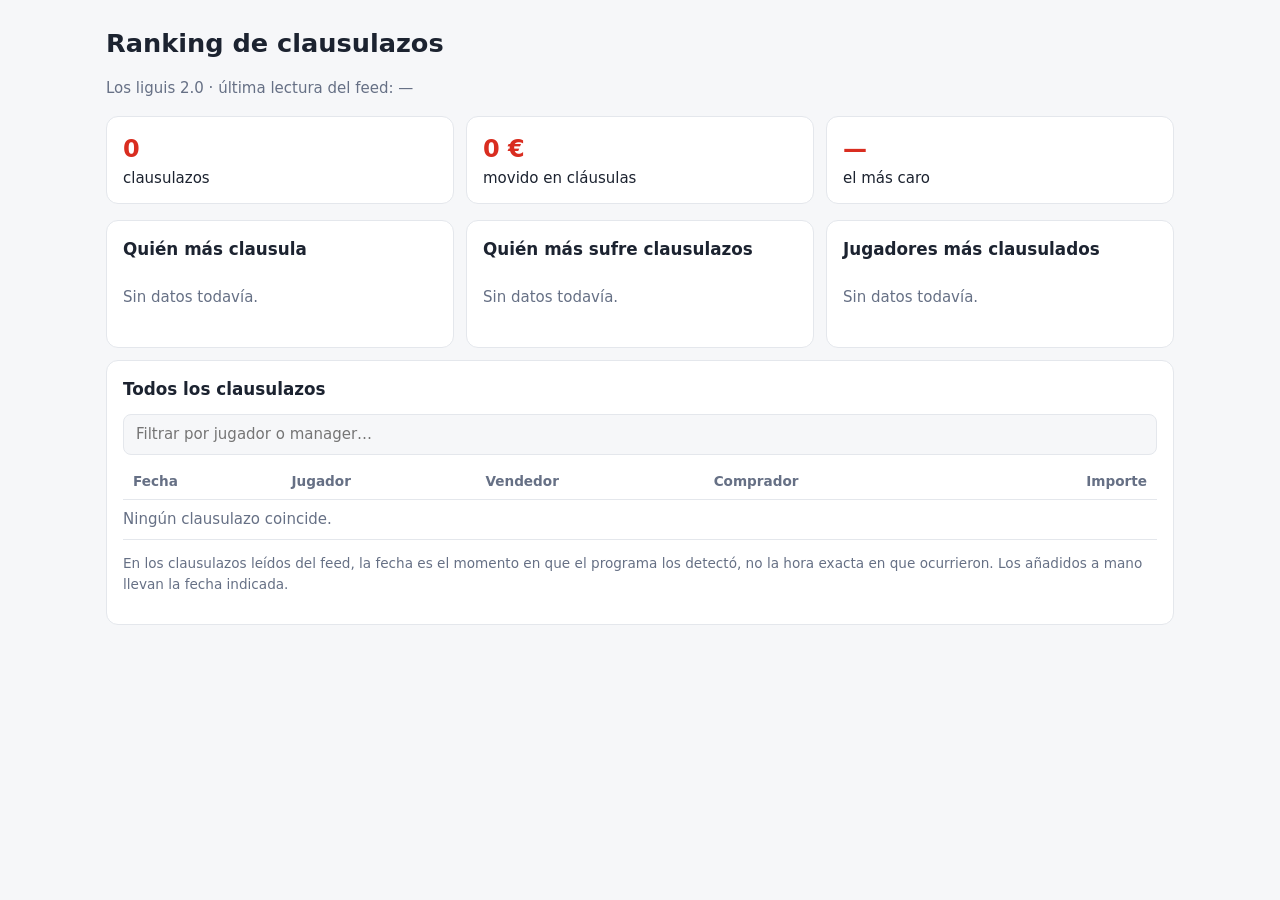
==== docs/index.html @ 3cf08f79 "Primera versión" ====
<!doctype html>
<html lang="es">
<head>
  <meta charset="utf-8">
  <meta name="viewport" content="width=device-width, initial-scale=1">
  <title>Ranking de clausulazos</title>
  <link rel="stylesheet" href="style.css">
</head>
<body>
  <header>
    <h1>Ranking de clausulazos</h1>
    <p id="subtitle" class="muted">Cargando…</p>
  </header>

  <main>
    <section class="kpis" id="kpis"></section>

    <section class="grid">
      <div class="card"><h2>Quién más clausula</h2><div id="buyers"></div></div>
      <div class="card"><h2>Quién más sufre clausulazos</h2><div id="sellers"></div></div>
      <div class="card"><h2>Jugadores más clausulados</h2><div id="players"></div></div>
    </section>

    <section class="card">
      <div class="row">
        <h2>Todos los clausulazos</h2>
        <input id="filter" type="search" placeholder="Filtrar por jugador o manager…" aria-label="Filtrar">
      </div>
      <div class="table-wrap">
        <table>
          <thead>
            <tr><th>Fecha</th><th>Jugador</th><th>Vendedor</th><th>Comprador</th><th class="num">Importe</th></tr>
          </thead>
          <tbody id="rows"></tbody>
        </table>
      </div>
      <p class="muted small">En los clausulazos leídos del feed, la fecha es el momento en que el programa los detectó, no la hora exacta en que ocurrieron. Los añadidos a mano llevan la fecha indicada.</p>
    </section>

    <section class="card" id="admin" hidden>
      <h2>Añadir clausulazos a mano</h2>

      <form id="unlock" class="stack">
        <label>Contraseña
          <input id="password" type="password" autocomplete="current-password" required>
        </label>
        <div class="actions">
          <button type="submit">Desbloquear</button>
          <span id="unlock-status" class="status" aria-live="polite"></span>
        </div>
      </form>

      <div id="editor" hidden>
        <form id="add-form" class="form-grid">
          <label>Fecha<input id="f-date" type="date" required></label>
          <label>Jugador<input id="f-player" list="dl-players" required maxlength="60"></label>
          <label>Vendedor<input id="f-from" list="dl-managers" required maxlength="60"></label>
          <label>Comprador<input id="f-to" list="dl-managers" required maxlength="60"></label>
          <label>Importe (€)<input id="f-price" inputmode="numeric" placeholder="6.127.500" required></label>
          <div class="actions"><button type="submit">Añadir</button></div>
        </form>
        <datalist id="dl-players"></datalist>
        <datalist id="dl-managers"></datalist>

        <details>
          <summary>Añadir varios de golpe</summary>
          <form id="bulk-form" class="stack">
            <p class="muted small">Una línea por clausulazo, con este formato: <code>fecha;jugador;vendedor;comprador;importe</code>. La fecha puede ser AAAA-MM-DD o DD/MM/AAAA. Máximo 100 líneas.</p>
            <textarea id="bulk-text" rows="6" placeholder="14/09/2025;Alexander Sørloth;Muñoz;Juan Carlos al sueloooo;6.127.500"></textarea>
            <div class="actions"><button type="submit">Añadir lista</button></div>
          </form>
        </details>

        <div class="actions">
          <span id="add-status" class="status" aria-live="polite"></span>
          <button type="button" id="lock" class="ghost">Bloquear</button>
        </div>
      </div>
    </section>
  </main>

  <script src="config.js"></script>
  <script src="app.js"></script>
</body>
</html>
---- docs/style.css ----
:root {
  --bg: #f6f7f9;
  --card: #ffffff;
  --text: #1c2330;
  --muted: #667085;
  --line: #e4e7ec;
  --accent: #d92d20;
}
@media (prefers-color-scheme: dark) {
  :root {
    --bg: #0f1218;
    --card: #181d27;
    --text: #e8ecf3;
    --muted: #98a2b3;
    --line: #2a3140;
    --accent: #f97066;
  }
}
* { box-sizing: border-box; }
body {
  margin: 0;
  background: var(--bg);
  color: var(--text);
  font: 15px/1.5 system-ui, -apple-system, "Segoe UI", Roboto, sans-serif;
}
header, main { max-width: 1100px; margin: 0 auto; padding: 0 16px; }
header { padding-top: 24px; }
h1 { margin: 0; font-size: 1.6rem; }
h2 { margin: 0 0 12px; font-size: 1.05rem; }
.muted { color: var(--muted); }
.small { font-size: 0.85rem; }

.kpis { display: grid; grid-template-columns: repeat(auto-fit, minmax(170px, 1fr)); gap: 12px; margin: 16px 0; }
.kpi { background: var(--card); border: 1px solid var(--line); border-radius: 12px; padding: 14px 16px; }
.kpi b { display: block; font-size: 1.5rem; color: var(--accent); }

.grid { display: grid; grid-template-columns: repeat(auto-fit, minmax(300px, 1fr)); gap: 12px; margin-bottom: 12px; }
.card { background: var(--card); border: 1px solid var(--line); border-radius: 12px; padding: 16px; margin-bottom: 12px; }
.grid .card { margin-bottom: 0; }

.row { display: flex; flex-wrap: wrap; gap: 12px; align-items: center; justify-content: space-between; margin-bottom: 8px; }
.row h2 { margin: 0; }
input[type="search"] {
  padding: 8px 12px; border: 1px solid var(--line); border-radius: 8px;
  background: var(--bg); color: var(--text); min-width: 240px; font: inherit;
}

.table-wrap { overflow-x: auto; }
table { width: 100%; border-collapse: collapse; }
th, td { text-align: left; padding: 8px 10px; border-bottom: 1px solid var(--line); white-space: nowrap; }
th { color: var(--muted); font-weight: 600; font-size: 0.85rem; }
.num { text-align: right; font-variant-numeric: tabular-nums; }
.empty { color: var(--muted); padding: 8px 0; }

/* Añadir a mano */
[hidden] { display: none !important; }
.stack { display: flex; flex-direction: column; gap: 10px; max-width: 520px; }
.form-grid { display: grid; grid-template-columns: repeat(auto-fit, minmax(170px, 1fr)); gap: 10px; align-items: end; margin-bottom: 12px; }
label { display: flex; flex-direction: column; gap: 4px; font-size: 0.85rem; color: var(--muted); }
input, textarea {
  padding: 8px 12px; border: 1px solid var(--line); border-radius: 8px;
  background: var(--bg); color: var(--text); font: inherit; width: 100%;
}
textarea { resize: vertical; }
button {
  padding: 8px 16px; border: 0; border-radius: 8px; background: var(--accent);
  color: #fff; font: inherit; font-weight: 600; cursor: pointer;
}
button.ghost { background: transparent; color: var(--muted); border: 1px solid var(--line); }
.actions { display: flex; flex-wrap: wrap; gap: 12px; align-items: center; margin-top: 4px; }
.status { font-size: 0.9rem; color: var(--muted); }
.status.error { color: var(--accent); }
.tag { font-size: 0.7rem; padding: 1px 6px; border-radius: 999px; border: 1px solid var(--line); color: var(--muted); }
details { margin: 12px 0; }
summary { cursor: pointer; color: var(--muted); }
code { background: var(--bg); padding: 1px 5px; border-radius: 4px; }
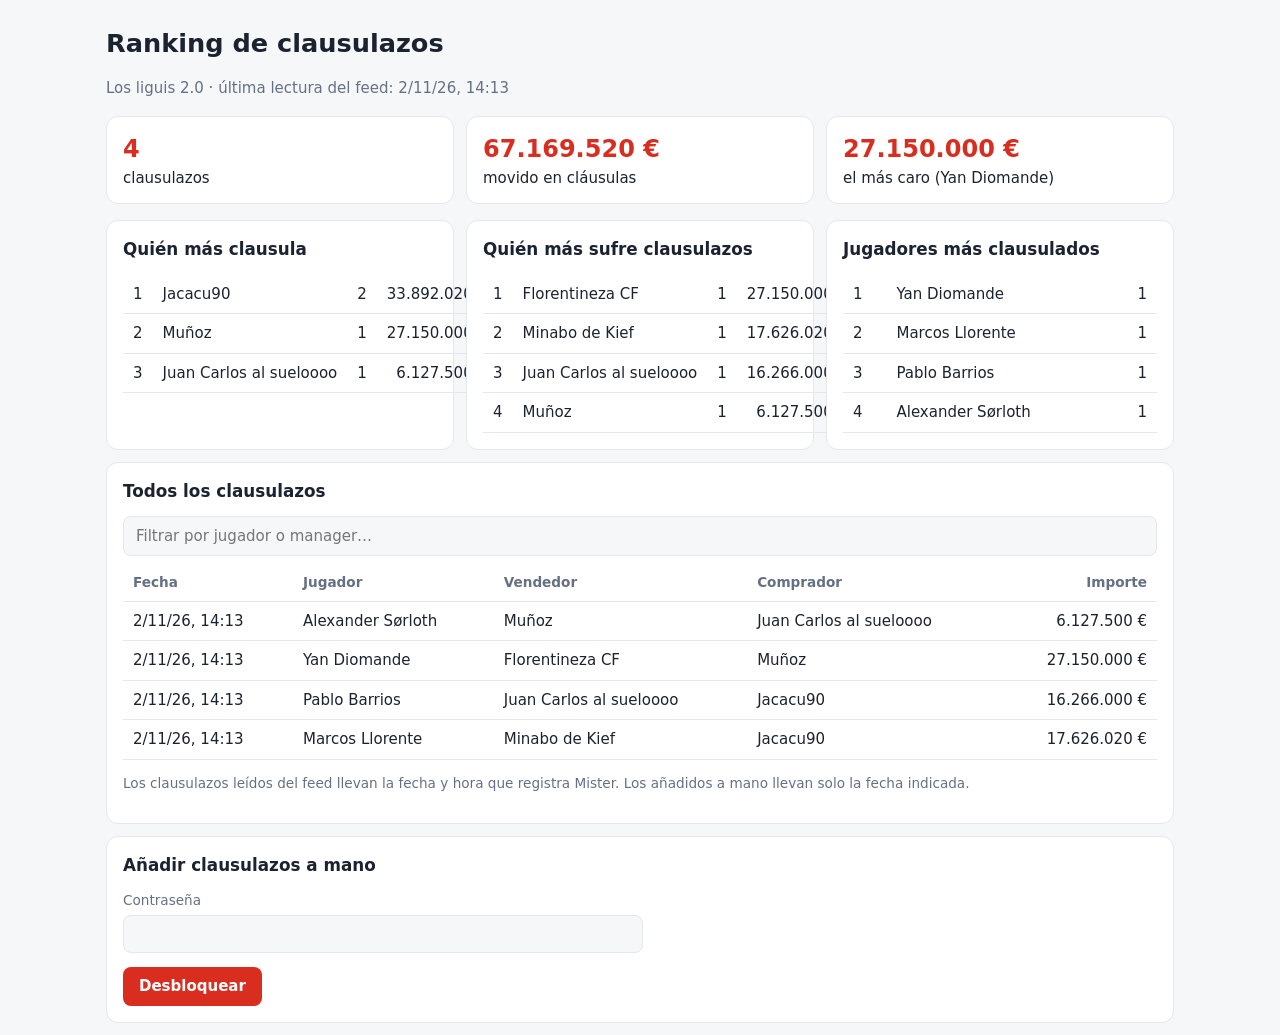
==== commit baa8e5c6: "Add files via upload" ====
--- a/docs/index.html
+++ b/docs/index.html
@@ -34,7 +34,7 @@
           <tbody id="rows"></tbody>
         </table>
       </div>
-      <p class="muted small">En los clausulazos leídos del feed, la fecha es el momento en que el programa los detectó, no la hora exacta en que ocurrieron. Los añadidos a mano llevan la fecha indicada.</p>
+      <p class="muted small">Los clausulazos leídos del feed llevan la fecha y hora que registra Mister. Los añadidos a mano llevan solo la fecha indicada.</p>
     </section>
 
     <section class="card" id="admin" hidden>
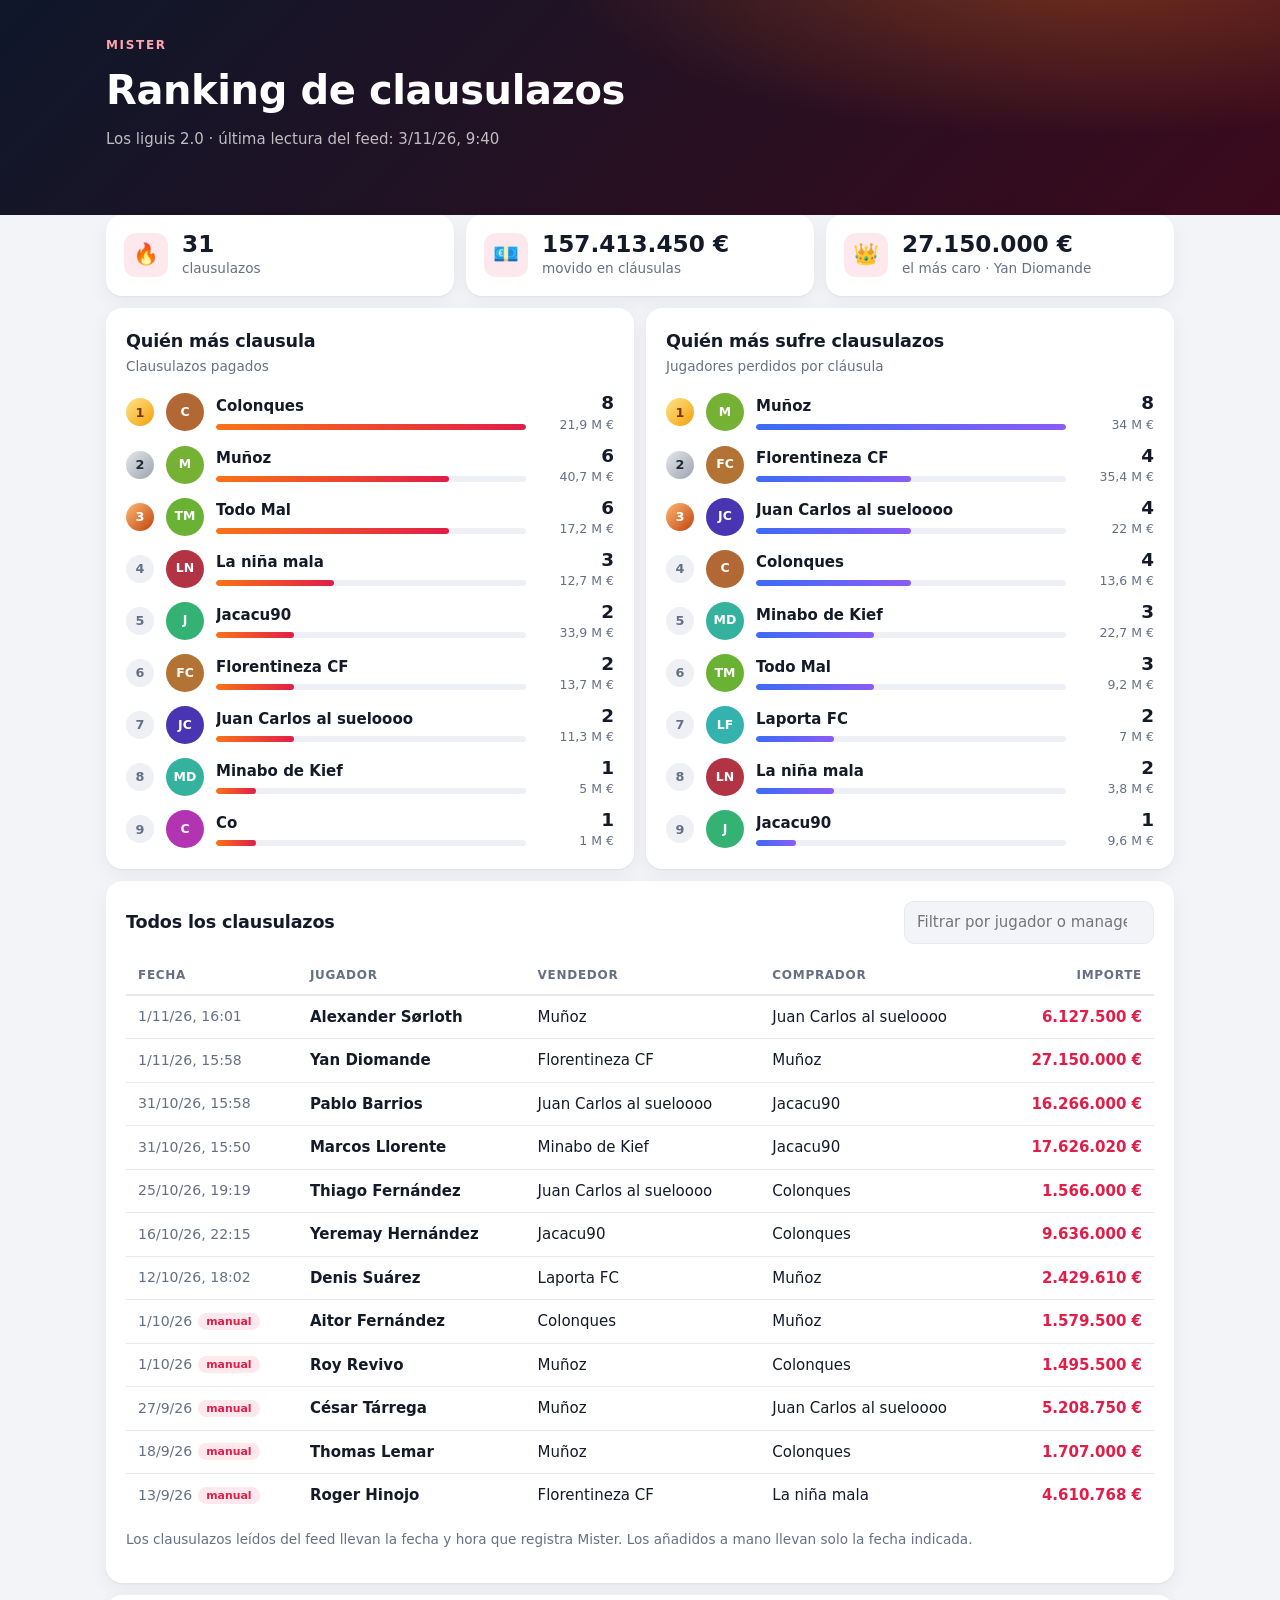
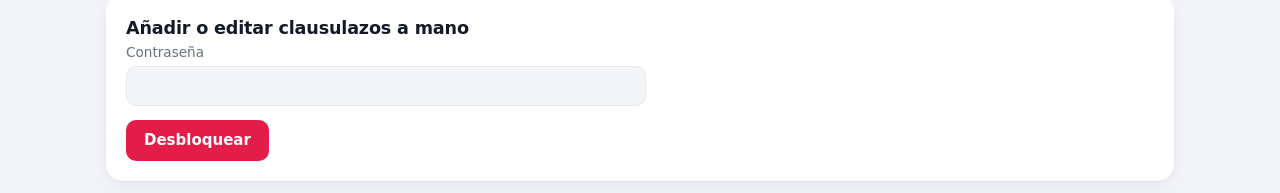
==== commit 92a046e4: "Add files via upload" ====
--- a/docs/index.html
+++ b/docs/index.html
@@ -7,18 +7,28 @@
   <link rel="stylesheet" href="style.css">
 </head>
 <body>
-  <header>
-    <h1>Ranking de clausulazos</h1>
-    <p id="subtitle" class="muted">Cargando…</p>
+  <header class="hero">
+    <div class="wrap">
+      <p class="eyebrow">Mister</p>
+      <h1>Ranking de clausulazos</h1>
+      <p id="subtitle" class="hero-sub">Cargando…</p>
+    </div>
   </header>
 
-  <main>
+  <main class="wrap">
     <section class="kpis" id="kpis"></section>
 
     <section class="grid">
-      <div class="card"><h2>Quién más clausula</h2><div id="buyers"></div></div>
-      <div class="card"><h2>Quién más sufre clausulazos</h2><div id="sellers"></div></div>
-      <div class="card"><h2>Jugadores más clausulados</h2><div id="players"></div></div>
+      <div class="card">
+        <h2>Quién más clausula</h2>
+        <p class="sub">Clausulazos pagados</p>
+        <div id="buyers"></div>
+      </div>
+      <div class="card">
+        <h2>Quién más sufre clausulazos</h2>
+        <p class="sub">Jugadores perdidos por cláusula</p>
+        <div id="sellers"></div>
+      </div>
     </section>
 
     <section class="card">
@@ -27,9 +37,12 @@
         <input id="filter" type="search" placeholder="Filtrar por jugador o manager…" aria-label="Filtrar">
       </div>
       <div class="table-wrap">
-        <table>
+        <table class="main-table">
           <thead>
-            <tr><th>Fecha</th><th>Jugador</th><th>Vendedor</th><th>Comprador</th><th class="num">Importe</th></tr>
+            <tr>
+              <th>Fecha</th><th>Jugador</th><th>Vendedor</th><th>Comprador</th><th class="num">Importe</th>
+              <th id="th-actions" hidden></th>
+            </tr>
           </thead>
           <tbody id="rows"></tbody>
         </table>
@@ -38,7 +51,7 @@
     </section>
 
     <section class="card" id="admin" hidden>
-      <h2>Añadir clausulazos a mano</h2>
+      <h2>Añadir o editar clausulazos a mano</h2>
 
       <form id="unlock" class="stack">
         <label>Contraseña
@@ -52,15 +65,21 @@
 
       <div id="editor" hidden>
         <form id="add-form" class="form-grid">
+          <div id="edit-banner" class="edit-banner" hidden>
+            <span>Editando un clausulazo manual</span>
+            <button type="button" id="cancel-edit" class="ghost">Cancelar</button>
+          </div>
           <label>Fecha<input id="f-date" type="date" required></label>
           <label>Jugador<input id="f-player" list="dl-players" required maxlength="60"></label>
           <label>Vendedor<input id="f-from" list="dl-managers" required maxlength="60"></label>
           <label>Comprador<input id="f-to" list="dl-managers" required maxlength="60"></label>
           <label>Importe (€)<input id="f-price" inputmode="numeric" placeholder="6.127.500" required></label>
-          <div class="actions"><button type="submit">Añadir</button></div>
+          <div class="actions"><button type="submit" id="submit-btn">Añadir</button></div>
         </form>
         <datalist id="dl-players"></datalist>
         <datalist id="dl-managers"></datalist>
+
+        <p class="muted small">Para editar uno, pulsa «Editar» en su fila de la tabla (solo los añadidos a mano tienen ese botón).</p>
 
         <details>
           <summary>Añadir varios de golpe</summary>
--- a/docs/style.css
+++ b/docs/style.css
@@ -1,76 +1,166 @@
 :root {
-  --bg: #f6f7f9;
+  --bg: #f3f4f8;
   --card: #ffffff;
-  --text: #1c2330;
+  --text: #141a28;
   --muted: #667085;
-  --line: #e4e7ec;
-  --accent: #d92d20;
+  --line: #e7e9f0;
+  --chip: #eef0f5;
+  --hover: #f7f8fb;
+  --accent: #e11d48;
+  --accent-soft: #fde8ed;
+  --orange: #f97316;
+  --blue: #3b6cf6;
+  --purple: #8b5cf6;
+  --shadow: 0 1px 2px rgba(16, 24, 40, .05), 0 6px 20px rgba(16, 24, 40, .05);
 }
 @media (prefers-color-scheme: dark) {
   :root {
-    --bg: #0f1218;
-    --card: #181d27;
-    --text: #e8ecf3;
-    --muted: #98a2b3;
-    --line: #2a3140;
-    --accent: #f97066;
+    --bg: #0b0e15;
+    --card: #151a25;
+    --text: #eaeef7;
+    --muted: #9aa4b8;
+    --line: #262d3c;
+    --chip: #1f2635;
+    --hover: #1a2030;
+    --accent: #fb5b78;
+    --accent-soft: #3a1620;
+    --shadow: 0 1px 2px rgba(0, 0, 0, .4), 0 8px 24px rgba(0, 0, 0, .25);
   }
 }
 * { box-sizing: border-box; }
+[hidden] { display: none !important; }
 body {
   margin: 0;
   background: var(--bg);
   color: var(--text);
   font: 15px/1.5 system-ui, -apple-system, "Segoe UI", Roboto, sans-serif;
 }
-header, main { max-width: 1100px; margin: 0 auto; padding: 0 16px; }
-header { padding-top: 24px; }
-h1 { margin: 0; font-size: 1.6rem; }
-h2 { margin: 0 0 12px; font-size: 1.05rem; }
+.wrap { max-width: 1100px; margin: 0 auto; padding: 0 16px; }
+h1, h2 { margin: 0; letter-spacing: -0.01em; }
+h2 { font-size: 1.1rem; }
 .muted { color: var(--muted); }
 .small { font-size: 0.85rem; }
 
-.kpis { display: grid; grid-template-columns: repeat(auto-fit, minmax(170px, 1fr)); gap: 12px; margin: 16px 0; }
-.kpi { background: var(--card); border: 1px solid var(--line); border-radius: 12px; padding: 14px 16px; }
-.kpi b { display: block; font-size: 1.5rem; color: var(--accent); }
+/* Cabecera */
+.hero {
+  background: radial-gradient(900px 300px at 85% -20%, rgba(249, 115, 22, .35), transparent 60%),
+              linear-gradient(135deg, #0f172a 0%, #3b0a1c 100%);
+  color: #fff;
+  padding: 36px 0 64px;
+}
+.eyebrow {
+  margin: 0 0 6px;
+  font-size: 0.75rem;
+  font-weight: 700;
+  letter-spacing: 0.14em;
+  text-transform: uppercase;
+  color: #fda4af;
+}
+.hero h1 { font-size: clamp(1.7rem, 4.5vw, 2.5rem); font-weight: 800; }
+.hero-sub { margin: 8px 0 0; color: rgba(255, 255, 255, .72); }
 
-.grid { display: grid; grid-template-columns: repeat(auto-fit, minmax(300px, 1fr)); gap: 12px; margin-bottom: 12px; }
-.card { background: var(--card); border: 1px solid var(--line); border-radius: 12px; padding: 16px; margin-bottom: 12px; }
+main { margin-top: -40px; padding-bottom: 40px; }
+
+/* Cifras */
+.kpis { display: grid; grid-template-columns: repeat(auto-fit, minmax(200px, 1fr)); gap: 12px; margin-bottom: 12px; }
+.kpi {
+  display: flex; align-items: center; gap: 14px;
+  background: var(--card); border-radius: 16px; padding: 16px 18px; box-shadow: var(--shadow);
+}
+.kpi .ico {
+  flex: none; width: 44px; height: 44px; border-radius: 12px; display: grid; place-items: center;
+  font-size: 1.3rem; background: var(--accent-soft);
+}
+.kpi b { display: block; font-size: 1.45rem; line-height: 1.15; font-variant-numeric: tabular-nums; }
+.kpi span { color: var(--muted); font-size: 0.85rem; }
+
+/* Tarjetas */
+.grid { display: grid; grid-template-columns: repeat(auto-fit, minmax(320px, 1fr)); gap: 12px; margin-bottom: 12px; }
+.card { background: var(--card); border-radius: 16px; padding: 20px; margin-bottom: 12px; box-shadow: var(--shadow); }
 .grid .card { margin-bottom: 0; }
+.sub { margin: 2px 0 16px; color: var(--muted); font-size: 0.85rem; }
 
-.row { display: flex; flex-wrap: wrap; gap: 12px; align-items: center; justify-content: space-between; margin-bottom: 8px; }
-.row h2 { margin: 0; }
-input[type="search"] {
-  padding: 8px 12px; border: 1px solid var(--line); border-radius: 8px;
-  background: var(--bg); color: var(--text); min-width: 240px; font: inherit;
+/* Rankings */
+.rank-list { list-style: none; margin: 0; padding: 0; display: flex; flex-direction: column; gap: 12px; }
+.rk { display: grid; grid-template-columns: 28px 38px minmax(0, 1fr) 76px; gap: 12px; align-items: center; }
+.pos {
+  width: 28px; height: 28px; border-radius: 50%; display: grid; place-items: center;
+  font-size: 0.8rem; font-weight: 700; background: var(--chip); color: var(--muted);
 }
-
-.table-wrap { overflow-x: auto; }
-table { width: 100%; border-collapse: collapse; }
-th, td { text-align: left; padding: 8px 10px; border-bottom: 1px solid var(--line); white-space: nowrap; }
-th { color: var(--muted); font-weight: 600; font-size: 0.85rem; }
-.num { text-align: right; font-variant-numeric: tabular-nums; }
+.rk-1 .pos { background: linear-gradient(135deg, #fde68a, #f59e0b); color: #78350f; }
+.rk-2 .pos { background: linear-gradient(135deg, #e5e7eb, #9ca3af); color: #1f2937; }
+.rk-3 .pos { background: linear-gradient(135deg, #fdba74, #c2410c); color: #fff; }
+.avatar {
+  width: 38px; height: 38px; border-radius: 50%; display: grid; place-items: center;
+  font-size: 0.78rem; font-weight: 700; color: #fff; background: hsl(var(--h) 55% 45%);
+}
+.who { min-width: 0; }
+.name { font-weight: 600; overflow: hidden; text-overflow: ellipsis; white-space: nowrap; }
+.bar { height: 6px; border-radius: 999px; background: var(--chip); margin-top: 6px; overflow: hidden; }
+.bar i { display: block; height: 100%; border-radius: inherit; background: var(--bar); }
+.buy { --bar: linear-gradient(90deg, var(--orange), var(--accent)); }
+.sell { --bar: linear-gradient(90deg, var(--blue), var(--purple)); }
+.nums { text-align: right; line-height: 1.2; }
+.nums b { display: block; font-size: 1.15rem; font-variant-numeric: tabular-nums; }
+.nums small { color: var(--muted); white-space: nowrap; }
 .empty { color: var(--muted); padding: 8px 0; }
 
-/* Añadir a mano */
-[hidden] { display: none !important; }
+/* Tabla principal */
+.row { display: flex; flex-wrap: wrap; gap: 12px; align-items: center; justify-content: space-between; margin-bottom: 12px; }
+.table-wrap { overflow-x: auto; max-height: 560px; overflow-y: auto; border-radius: 10px; }
+table { width: 100%; border-collapse: collapse; }
+th, td { text-align: left; padding: 10px 12px; white-space: nowrap; }
+th {
+  position: sticky; top: 0; background: var(--card); z-index: 1;
+  color: var(--muted); font-weight: 600; font-size: 0.75rem; text-transform: uppercase; letter-spacing: 0.06em;
+  border-bottom: 2px solid var(--line);
+}
+td { border-bottom: 1px solid var(--line); }
+.main-table tbody tr:hover { background: var(--hover); }
+.main-table td:nth-child(2) { font-weight: 600; }
+.num { text-align: right; font-variant-numeric: tabular-nums; }
+.main-table td.num { font-weight: 700; color: var(--accent); }
+.when { color: var(--muted); font-size: 0.88rem; }
+.tag {
+  margin-left: 6px; font-size: 0.68rem; font-weight: 600; padding: 2px 8px; border-radius: 999px;
+  background: var(--accent-soft); color: var(--accent); vertical-align: middle;
+}
+.act { text-align: right; }
+
+/* Formularios */
 .stack { display: flex; flex-direction: column; gap: 10px; max-width: 520px; }
-.form-grid { display: grid; grid-template-columns: repeat(auto-fit, minmax(170px, 1fr)); gap: 10px; align-items: end; margin-bottom: 12px; }
+.form-grid { display: grid; grid-template-columns: repeat(auto-fit, minmax(170px, 1fr)); gap: 10px; align-items: end; margin: 12px 0; }
 label { display: flex; flex-direction: column; gap: 4px; font-size: 0.85rem; color: var(--muted); }
 input, textarea {
-  padding: 8px 12px; border: 1px solid var(--line); border-radius: 8px;
+  padding: 9px 12px; border: 1px solid var(--line); border-radius: 10px;
   background: var(--bg); color: var(--text); font: inherit; width: 100%;
 }
+input:focus, textarea:focus { outline: 2px solid var(--accent); outline-offset: 1px; border-color: transparent; }
+input[type="search"] { min-width: 250px; width: auto; }
 textarea { resize: vertical; }
 button {
-  padding: 8px 16px; border: 0; border-radius: 8px; background: var(--accent);
+  padding: 9px 18px; border: 0; border-radius: 10px; background: var(--accent);
   color: #fff; font: inherit; font-weight: 600; cursor: pointer;
 }
+button:hover { filter: brightness(1.08); }
 button.ghost { background: transparent; color: var(--muted); border: 1px solid var(--line); }
+button.mini {
+  padding: 3px 10px; font-size: 0.8rem; background: var(--chip); color: var(--text); border: 1px solid var(--line);
+}
 .actions { display: flex; flex-wrap: wrap; gap: 12px; align-items: center; margin-top: 4px; }
 .status { font-size: 0.9rem; color: var(--muted); }
 .status.error { color: var(--accent); }
-.tag { font-size: 0.7rem; padding: 1px 6px; border-radius: 999px; border: 1px solid var(--line); color: var(--muted); }
+.edit-banner {
+  grid-column: 1 / -1; display: flex; align-items: center; justify-content: space-between; gap: 12px;
+  padding: 8px 12px; border-radius: 10px; background: var(--accent-soft); color: var(--accent); font-weight: 600;
+}
 details { margin: 12px 0; }
 summary { cursor: pointer; color: var(--muted); }
-code { background: var(--bg); padding: 1px 5px; border-radius: 4px; }
+code { background: var(--chip); padding: 1px 6px; border-radius: 4px; }
+
+@media (max-width: 520px) {
+  .hero { padding: 28px 0 56px; }
+  .rk { grid-template-columns: 26px 34px minmax(0, 1fr) 70px; gap: 10px; }
+  .avatar { width: 34px; height: 34px; }
+  input[type="search"] { min-width: 0; width: 100%; }
+}
